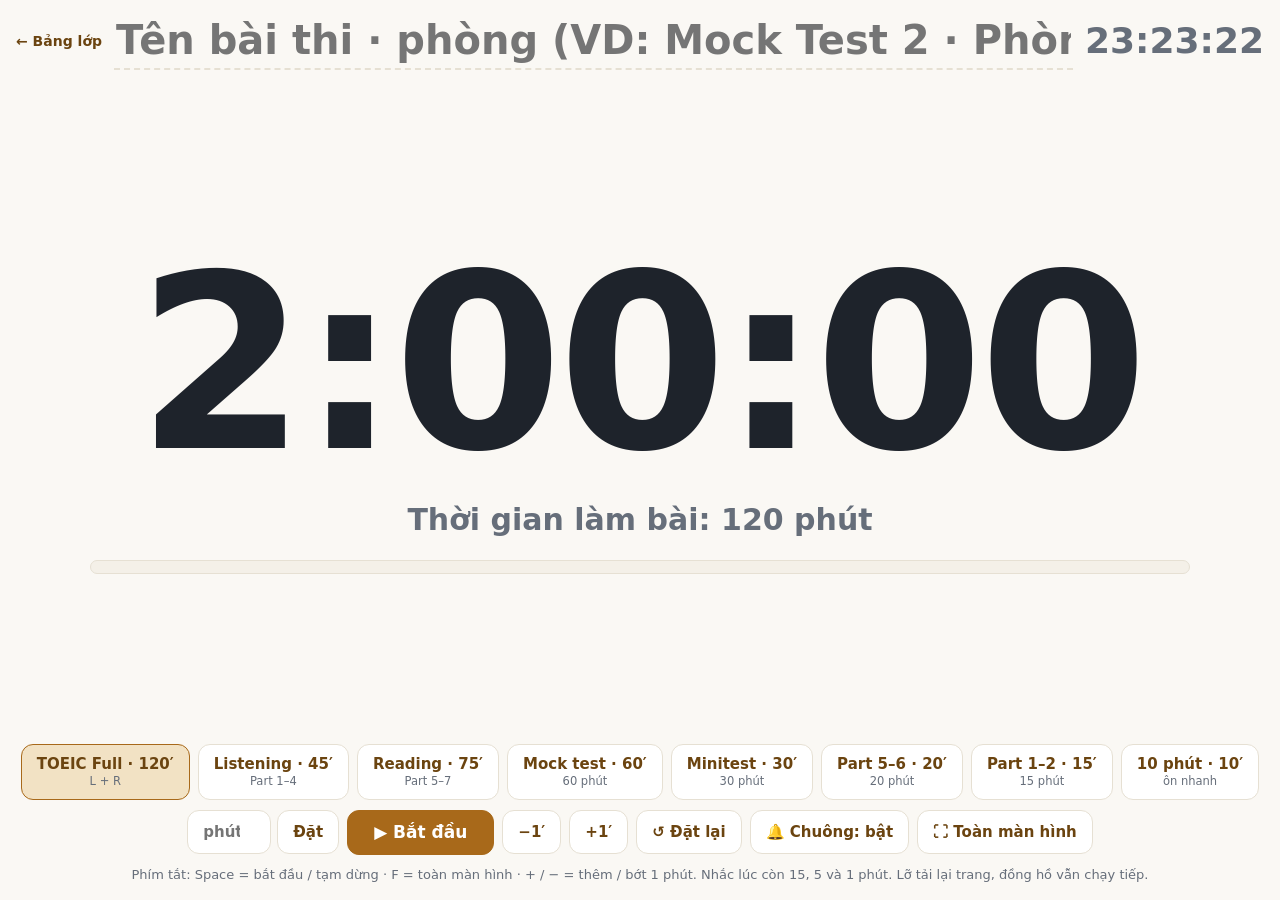
==== dong-ho.html @ 681b8277 "Điểm của mình (điểm cộng + điểm test riêng từng học viên) và đồng hồ coi thi - gv.html tab Bài test:" ====
<!DOCTYPE html>
<html lang="vi">
<head>
<script>try{var d=document.documentElement,k=JSON.parse(localStorage.getItem('mt.skin')||'""');if(k==='scifi')d.setAttribute('data-theme','dark');if(k)d.setAttribute('data-skin',k);if(k){var l=document.createElement('link');l.rel='stylesheet';l.href='https://fonts.googleapis.com/css2?family=DotGothic16&family=Rajdhani:wght@700&family=M+PLUS+Rounded+1c:wght@800&display=swap';document.head.appendChild(l)}}catch(e){}</script>
<meta charset="UTF-8">
<meta name="viewport" content="width=device-width, initial-scale=1.0">
<meta name="color-scheme" content="light only">
<meta name="robots" content="noindex">
<title>Đồng hồ coi thi · Minto English</title>
<link rel="icon" type="image/png" href="fav-64.png?v=3">
<meta name="theme-color" content="#a8691a">
<style>
:root{color-scheme:light;--paper:#faf8f4;--card:#fff;--line:#e6e0d3;--ink:#1e232b;--dim:#666e7a;--panel2:#f4f0e8;--brand:#a8691a;--brand-soft:#f2e2c4;--brand-ink:#6b4410;--ok:#1f8f6c;--w15:#b7791f;--w5:#d9480f;--w1:#c92a2a}
*{box-sizing:border-box}
html,body{height:100%}
html{background:var(--paper)}
body{margin:0;color:var(--ink);font:16px/1.5 'IBM Plex Sans',system-ui,-apple-system,'Segoe UI',Roboto,sans-serif;background:var(--paper);display:flex;flex-direction:column;overflow-x:hidden;transition:background .6s}
.top{display:flex;align-items:center;gap:12px;padding:12px 16px;flex-wrap:wrap}
.top a{color:var(--brand-ink);font-weight:700;text-decoration:none;font-size:14px}
#name{flex:1;min-width:0;font-family:inherit;font-weight:600;font-size:clamp(18px,3.4vw,40px);line-height:1.2;color:var(--ink);background:transparent;border:0;border-bottom:2px dashed var(--line);padding:4px 2px;text-align:center}
#name:focus{outline:none;border-bottom-color:var(--brand)}
#now{font-weight:700;font-size:clamp(18px,3vw,36px);line-height:1;font-variant-numeric:tabular-nums;color:var(--dim);white-space:nowrap}
main{flex:1;display:flex;flex-direction:column;align-items:center;justify-content:center;padding:8px 16px;min-height:0}
#big{font-weight:700;font-variant-numeric:tabular-nums;letter-spacing:-.02em;line-height:1;font-size:min(26vw,48vh);color:var(--ink);white-space:nowrap;transition:color .4s}
#big.h{font-size:min(19vw,44vh)}
#sub{font-size:clamp(16px,2.6vw,30px);color:var(--dim);margin-top:.4em;text-align:center;min-height:1.5em;font-weight:600}
.bar{width:min(1100px,100%);height:14px;border-radius:9px;background:var(--panel2);overflow:hidden;margin-top:18px;border:1px solid var(--line)}
.bar i{display:block;height:100%;width:0;background:var(--brand);transition:width .9s linear,background .4s}
#ctl{padding:10px 16px 16px;display:flex;flex-direction:column;gap:10px;align-items:center;transition:opacity .5s}
.row{display:flex;flex-wrap:wrap;gap:8px;justify-content:center;align-items:center}
button,.cus input{font-family:inherit;font-weight:600;font-size:15px;line-height:1.1;border-radius:12px;border:1.5px solid var(--line);background:var(--card);color:var(--brand-ink);padding:11px 15px;cursor:pointer;min-height:44px}
button.pri{background:var(--brand);border-color:var(--brand);color:#fff;font-size:17px;padding:12px 26px}
button.on{border-color:var(--brand);background:var(--brand-soft)}
button small{display:block;font-weight:500;font-size:11.5px;color:var(--dim);margin-top:3px}
.cus{display:inline-flex;gap:6px;align-items:center}.cus input{width:84px;color:var(--ink);cursor:text;text-align:center}
.hint{font-size:13px;color:var(--dim);text-align:center;margin:0}
/* cảnh báo */
body.w15 #big{color:var(--w15)}body.w15 .bar i{background:var(--w15)}
body.w5{background:#fff4e6}body.w5 #big,body.w5 #sub{color:var(--w5)}body.w5 .bar i{background:var(--w5)}
body.w1{background:#ffe3e3}body.w1 #big,body.w1 #sub{color:var(--w1)}body.w1 .bar i{background:var(--w1)}
body.w1.run #big{animation:pulse 1s ease-in-out infinite}
@keyframes pulse{50%{opacity:.55}}
#end{position:fixed;inset:0;display:none;flex-direction:column;align-items:center;justify-content:center;background:#c92a2a;color:#fff;text-align:center;padding:16px;z-index:5}
body.done #end{display:flex}
#end b{font-size:min(13vw,24vh);line-height:1.05}
#end span{font-size:min(5.5vw,8vh);font-weight:700;margin-top:.3em}
#end small{font-size:clamp(16px,2.4vw,28px);opacity:.85;margin-top:1em;font-variant-numeric:tabular-nums}
#end button{margin-top:28px;background:#fff;color:#c92a2a;border-color:#fff}
#toast{position:fixed;left:50%;top:18%;transform:translateX(-50%);background:var(--w5);color:#fff;font-weight:700;font-size:min(9vw,12vh);padding:.2em .7em;border-radius:24px;display:none;z-index:4;white-space:nowrap;box-shadow:0 10px 40px rgba(0,0,0,.2)}
body.idle #ctl,body.idle .top a{opacity:0}body.idle{cursor:none}
@media (max-width:600px){button{padding:10px 12px;font-size:14px}button.pri{padding:12px 18px}#big{font-size:24vw}#big.h{font-size:18vw}}
</style>
<link rel="stylesheet" href="skin.css?v=1">
</head>
<body>
<div class="top"><a href="gv.html">← Bảng lớp</a><input id="name" maxlength="80" placeholder="Tên bài thi · phòng (VD: Mock Test 2 · Phòng 3.4)" aria-label="Tên bài thi và phòng"><span id="now" aria-label="Giờ hiện tại">--:--</span></div>
<main>
  <div id="big" role="timer" aria-live="off">00:00</div>
  <div id="sub">Chọn thời gian làm bài rồi bấm Bắt đầu</div>
  <div class="bar" aria-hidden="true"><i id="prog"></i></div>
</main>
<div id="ctl">
  <div class="row" id="pre" role="group" aria-label="Thời gian làm bài"></div>
  <div class="row">
    <span class="cus"><input id="cus" type="number" min="1" max="600" inputmode="numeric" placeholder="phút" aria-label="Số phút tuỳ chọn"><button type="button" id="cusB">Đặt</button></span>
    <button type="button" class="pri" id="go">▶ Bắt đầu</button>
    <button type="button" id="minus" title="Bớt 1 phút (phím −)">−1′</button>
    <button type="button" id="plus" title="Thêm 1 phút (phím +)">+1′</button>
    <button type="button" id="reset" title="Đặt lại">↺ Đặt lại</button>
    <button type="button" id="snd" title="Tiếng chuông nhắc">🔔 Chuông: bật</button>
    <button type="button" id="fs" title="Toàn màn hình (phím F)">⛶ Toàn màn hình</button>
  </div>
  <p class="hint" id="hint">Phím tắt: Space = bắt đầu / tạm dừng · F = toàn màn hình · + / − = thêm / bớt 1 phút. Nhắc lúc còn 15, 5 và 1 phút. Lỡ tải lại trang, đồng hồ vẫn chạy tiếp.</p>
</div>
<div id="toast" role="status"></div>
<div id="end" role="alert"><b>Hết giờ</b><span>Dừng bút ✋</span><small id="over"></small><button type="button" id="endB">Đóng</button></div>
<script>
(function(){
  'use strict';
  var $=function(id){return document.getElementById(id);}, KEY='dongho.v1', MIN=60000;
  var PRE=[[120,'TOEIC Full','L + R'],[45,'Listening','Part 1–4'],[75,'Reading','Part 5–7'],[60,'Mock test','60 phút'],[30,'Minitest','30 phút'],[20,'Part 5–6','20 phút'],[15,'Part 1–2','15 phút'],[10,'10 phút','ôn nhanh']];
  // S: {name, dur, end (đang chạy: thời điểm hết giờ), left (đang dừng: còn lại), run, warn: [15,5,1 đã nhắc], snd}
  var S={name:'',dur:120*MIN,end:0,left:120*MIN,run:false,warn:[],snd:true};
  try{ var v=JSON.parse(localStorage.getItem(KEY)||'null'); if(v&&typeof v.dur==='number') S=Object.assign(S,v); }catch(e){}
  function save(){ try{ localStorage.setItem(KEY,JSON.stringify(S)); }catch(e){} }
  function left(){ return S.run?S.end-Date.now():S.left; }
  function p2(n){ return (n<10?'0':'')+n; }
  function fmt(ms){ var s=Math.max(0,Math.ceil(ms/1000)), h=Math.floor(s/3600), m=Math.floor(s%3600/60), x=s%60; return h?h+':'+p2(m)+':'+p2(x):p2(m)+':'+p2(x); }
  $('name').value=S.name||'';
  $('name').oninput=function(){ S.name=this.value; save(); document.title=(S.name?S.name+' · ':'')+'Đồng hồ coi thi'; };
  $('pre').innerHTML=PRE.map(function(p){ return '<button type="button" data-m="'+p[0]+'">'+p[1]+' · '+p[0]+'′<small>'+p[2]+'</small></button>'; }).join('');

  // ---- chuông nhẹ (Web Audio, không cần tải file) ----
  var AC=null;
  function chime(n){
    if(!S.snd) return; try{ AC=AC||new (window.AudioContext||window.webkitAudioContext)(); if(AC.state==='suspended') AC.resume(); }catch(e){ return; }
    for(var k=0;k<(n||1);k++) [[660,0],[880,.18]].forEach(function(f){ var t=AC.currentTime+k*.9+f[1], o=AC.createOscillator(), g=AC.createGain(); o.type='sine'; o.frequency.value=f[0]; g.gain.setValueAtTime(0,t); g.gain.linearRampToValueAtTime(.18,t+.03); g.gain.exponentialRampToValueAtTime(.001,t+1.1); o.connect(g); g.connect(AC.destination); o.start(t); o.stop(t+1.2); });
  }
  var tT=0; function toast(t){ var el=$('toast'); el.textContent=t; el.style.display='block'; clearTimeout(tT); tT=setTimeout(function(){ el.style.display='none'; },6000); }

  // ---- giữ màn hình sáng ----
  var WL=null;
  function wake(on){
    if(on&&!WL&&navigator.wakeLock&&document.visibilityState==='visible') navigator.wakeLock.request('screen').then(function(l){ WL=l; l.addEventListener('release',function(){ WL=null; }); }).catch(function(){});
    if(!on&&WL){ WL.release().catch(function(){}); WL=null; }
  }
  document.addEventListener('visibilitychange',function(){ if(document.visibilityState==='visible'&&S.run) wake(true); });

  function setDur(m){ m=Math.max(1,Math.min(600,Math.round(m))); S.dur=m*MIN; S.left=S.dur; S.run=false; S.end=0; S.warn=[]; save(); wake(false); paint(); }
  function start(){ if(S.run) return; if(left()<=0){ S.left=S.dur; S.warn=[]; } S.end=Date.now()+S.left; S.run=true; save(); wake(true); chime(0); paint(); }
  function pause(){ if(!S.run) return; S.left=Math.max(0,S.end-Date.now()); S.run=false; save(); wake(false); paint(); }
  function adj(d){ if(S.run) S.end+=d; else S.left=Math.max(0,S.left+d); if(d>0) S.dur=Math.max(S.dur,left()); S.warn=S.warn.filter(function(w){ return left()<=w*MIN; }); save(); paint(); }
  function reset(){ S.left=S.dur; S.run=false; S.end=0; S.warn=[]; save(); wake(false); document.body.classList.remove('done'); paint(); }

  var dismissed=false;
  function paint(){
    var L=left(), b=document.body, big=$('big');
    big.textContent=fmt(L); big.classList.toggle('h',L>=3600000);
    var d=new Date(); $('now').textContent=p2(d.getHours())+':'+p2(d.getMinutes())+':'+p2(d.getSeconds());
    $('prog').style.width=(S.dur?Math.max(0,Math.min(100,100-L/S.dur*100)):0)+'%';
    b.classList.toggle('run',S.run);
    b.classList.toggle('w15',L<=15*MIN&&L>5*MIN&&S.dur>15*MIN);
    b.classList.toggle('w5',L<=5*MIN&&L>MIN);
    b.classList.toggle('w1',L<=MIN&&L>0);
    [[15,'Còn 15 phút'],[5,'Còn 5 phút'],[1,'Còn 1 phút']].forEach(function(w){
      if(S.run&&L<=w[0]*MIN&&L>0&&S.warn.indexOf(w[0])<0){ S.warn.push(w[0]); save(); if(S.dur>w[0]*MIN&&L>w[0]*MIN-30000){ toast(w[1]); chime(w[0]===1?2:1); } }
    });
    var endAt=S.run?new Date(S.end):null;
    $('sub').textContent=L<=0?'Hết giờ':S.run?(L<=MIN?'Còn 1 phút — kiểm tra lại phiếu trả lời':L<=5*MIN?'Còn 5 phút':'Hết giờ lúc '+p2(endAt.getHours())+':'+p2(endAt.getMinutes())):(S.left<S.dur?'Đang tạm dừng':'Thời gian làm bài: '+Math.round(S.dur/MIN)+' phút');
    if(S.run&&L<=0){
      if(!b.classList.contains('done')&&!dismissed){ b.classList.add('done'); if(S.warn.indexOf(0)<0){ S.warn.push(0); save(); chime(3); } }
      $('over').textContent='Quá giờ '+fmt(-L);
    }
    $('go').textContent=S.run?(L<=0?'■ Dừng':'⏸ Tạm dừng'):(S.left<S.dur&&S.left>0?'▶ Chạy tiếp':'▶ Bắt đầu');
    $('snd').textContent=S.snd?'🔔 Chuông: bật':'🔕 Chuông: tắt';
    [].forEach.call($('pre').children,function(x){ x.classList.toggle('on',+x.dataset.m*MIN===S.dur); });
  }
  $('pre').onclick=function(e){ var b=e.target.closest('button[data-m]'); if(!b) return; if(S.run&&!confirm('Đồng hồ đang chạy. Đổi sang '+b.dataset.m+' phút và đặt lại?')) return; setDur(+b.dataset.m); };
  $('cusB').onclick=function(){ var m=+$('cus').value; if(!m||m<1) { $('cus').focus(); return; } if(S.run&&!confirm('Đồng hồ đang chạy. Đặt lại '+m+' phút?')) return; setDur(m); };
  $('cus').onkeydown=function(e){ if(e.key==='Enter') $('cusB').click(); };
  $('go').onclick=function(){ if(S.run){ if(left()<=0){ reset(); return; } pause(); } else { dismissed=false; start(); } };
  $('plus').onclick=function(){ adj(MIN); };
  $('minus').onclick=function(){ adj(-MIN); };
  $('reset').onclick=function(){ if(S.run&&left()>0&&!confirm('Đặt lại đồng hồ?')) return; reset(); };
  $('snd').onclick=function(){ S.snd=!S.snd; save(); if(S.snd) chime(1); paint(); };
  $('endB').onclick=function(){ dismissed=true; document.body.classList.remove('done'); };
  function fsToggle(){ var d=document, el=d.documentElement; try{ if(d.fullscreenElement||d.webkitFullscreenElement) (d.exitFullscreen||d.webkitExitFullscreen).call(d); else (el.requestFullscreen||el.webkitRequestFullscreen).call(el); }catch(e){} }
  $('fs').onclick=fsToggle;
  if(!(document.documentElement.requestFullscreen||document.documentElement.webkitRequestFullscreen)) $('fs').hidden=true;
  document.addEventListener('keydown',function(e){
    if(e.target.tagName==='INPUT') return;
    if(e.code==='Space'){ e.preventDefault(); $('go').click(); }
    else if(e.key==='f'||e.key==='F') fsToggle();
    else if(e.key==='+'||e.key==='=') adj(MIN);
    else if(e.key==='-'||e.key==='_') adj(-MIN);
    else if(e.key==='Escape'&&document.body.classList.contains('done')) $('endB').click();
  });
  // ẩn nút khi đang chạy và không động chuột 4 giây (màn chiếu gọn)
  var iT=0; function act(){ document.body.classList.remove('idle'); clearTimeout(iT); iT=setTimeout(function(){ if(S.run&&document.activeElement.tagName!=='INPUT') document.body.classList.add('idle'); },4000); }
  ['mousemove','touchstart','keydown'].forEach(function(t){ document.addEventListener(t,act,{passive:true}); });
  // tải lại lúc đã hết giờ từ lâu: không hiện lại màn hình Hết giờ quá 10 phút
  if(S.run&&left()< -10*MIN){ S.run=false; S.left=0; save(); }
  if(S.run) wake(true);
  document.title=(S.name?S.name+' · ':'')+'Đồng hồ coi thi';
  paint(); act();
  (function tick(){ paint(); setTimeout(tick,1000-Date.now()%1000+5); })();
})();
</script>
</body>
</html>
---- skin.css ----
/* Phong cách (theme) của trang chủ Minto English — giống 3 phong cách trên các web luyện đề:
   Hành baro (Miku), Thiên thần (KAngel), Băng hoại (Honkai Impact 3rd). Chọn trong bảng ⚙ ở các web luyện đề; lưu ở localStorage mt.skin. */
html[data-skin=idol]{--paper:#f2fbfa;--line:#cfeae6;--panel2:#e6f6f3;--brand:#139a92;--brand-soft:#d4f3ef;--brand-ink:#0b6660}
html[data-skin=y2k]{--paper:#fff5fb;--line:#f0c9e6;--panel2:#fbe9f6;--brand:#e0559a;--brand-soft:#ffe0f0;--brand-ink:#9b2c66}
html[data-skin=scifi]{color-scheme:dark;--paper:#070d1f;--card:#0f1730;--line:#24345f;--panel2:#16204a;--ink:#e9ecf7;--dim:#9aa6c8;--brand:#f2c14e;--brand-soft:#2e2a3c;--brand-ink:#ffd978;--red:#e0475f;--red-soft:#3d1826;--ok:#5fd3ff}
html[data-skin=scifi] body{background:radial-gradient(1200px 600px at 85% -10%,rgba(200,50,94,.18),transparent 60%),radial-gradient(900px 500px at -10% 10%,rgba(123,63,228,.18),transparent 60%);background-attachment:fixed}
/* chữ logo */
html[data-skin=idol] .brand b{font-family:"M PLUS Rounded 1c","IBM Plex Sans",sans-serif;font-weight:800}
html[data-skin=idol] .brand b::after{content:" ♪";color:#e12885;font-size:.8em}
html[data-skin=y2k] .brand b{font-family:"DotGothic16",monospace;font-weight:400}
html[data-skin=y2k] .brand b::before{content:"♡ ";color:#e0559a}
html[data-skin=scifi] .brand b{font-family:"Rajdhani","IBM Plex Sans",sans-serif;font-weight:700;letter-spacing:.1em;text-transform:uppercase;color:#f2c14e}
html[data-skin=scifi] .brand b::before{content:"◆ ";color:#e0475f}
html[data-skin] .brand small{color:var(--dim)}
/* điểm nhấn */
html[data-skin=idol] h1 em,html[data-skin=idol] .me h2 em{color:#e12885}
html[data-skin=y2k] h1 em,html[data-skin=y2k] .me h2 em{color:#c13f8e}
html[data-skin=y2k] h1{text-shadow:2px 2px 0 #ffc2e2}
html[data-skin=scifi] h1 em,html[data-skin=scifi] .me h2 em{color:#f2c14e}
html[data-skin=scifi] h1{text-shadow:0 0 18px rgba(242,193,78,.25)}
html[data-skin=idol] .num{background:linear-gradient(150deg,#86cecb,#139a92)}
html[data-skin=y2k] .num{background:linear-gradient(150deg,#ffb7d5,#c59bff)}
html[data-skin=scifi] .num{background:linear-gradient(150deg,#f2c14e,#e0475f);color:#141d42}
/* thẻ */
html[data-skin=idol] :is(.site,.step,.me){border-top:3px solid #39c5bb}
html[data-skin=y2k] :is(.site,.step,.me,.bub){border:2px solid #d9a6e6;box-shadow:4px 4px 0 #c7a6f0}
html[data-skin=y2k] :is(.step,.me){background-image:linear-gradient(90deg,#ff9ccf,#c59bff,#9ad8ff);background-size:100% 5px;background-repeat:no-repeat}
html[data-skin=scifi] :is(.site,.step,.me){border-color:#2e4377;box-shadow:inset 3px 0 0 #f2c14e,0 10px 30px rgba(5,8,20,.5)}
html[data-skin=scifi] :is(.bub,.bub:after){border-color:#2e4377}
html[data-skin=scifi] .go{color:#141d42}
html[data-skin=scifi] .seal{background:#e0475f}
/* nút tài khoản / chế độ */
html[data-skin] :is(.nacc,.tb){color:var(--brand-ink)}
html[data-skin] .nacc img,html[data-skin] .nacc i{background:var(--brand)}
html[data-skin] .me .acts .pri{background:var(--brand);border-color:var(--brand)}
html[data-skin=scifi] .me .acts .pri{color:#141d42}
html[data-skin=scifi] .mdeco{opacity:.9}
html[data-skin=scifi] :is(.mdeco,.mdeco2){background-image:url("data:image/svg+xml,%3Csvg xmlns='http://www.w3.org/2000/svg' width='56' height='97' viewBox='0 0 56 97'%3E%3Cpath d='M28 0l28 16v32L28 64 0 48V16zM28 64v33' fill='none' stroke='%23f2c14e' stroke-width='.7' opacity='.22'/%3E%3C/svg%3E")!important;background-size:56px 97px!important}
/* điện thoại: vùng chạm lớn hơn cho nút nhỏ (lớp ::before vô hình, không đổi bố cục) */
@media (max-width:600px){
.more a::before{content:"";position:absolute;inset:-4px -3px}
.back{position:relative}.back::before{content:"";position:absolute;inset:-11px -8px}
}
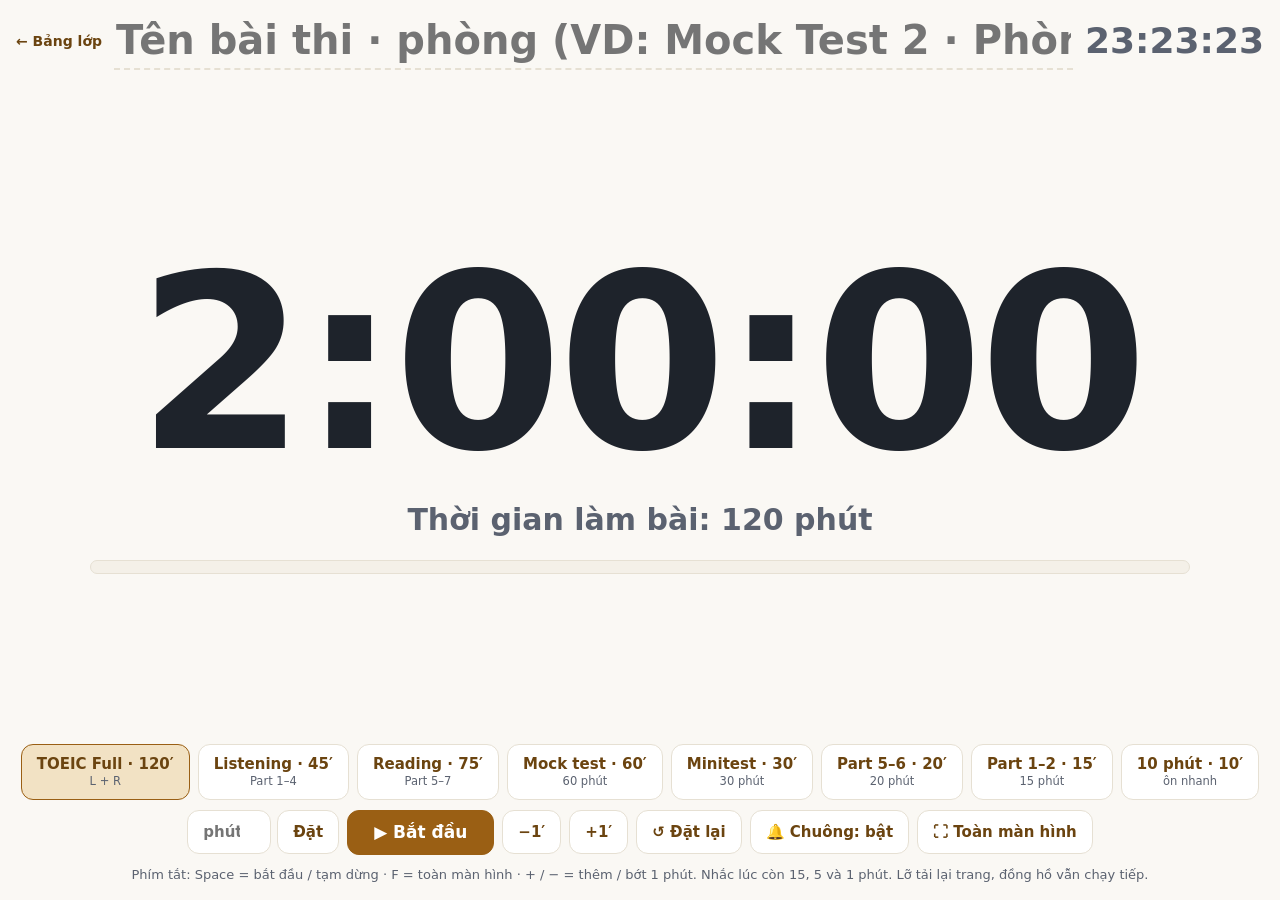
==== commit a2c6c173: "Tương phản: màu nhấn/chữ phụ skin.css v2, link phụ trang chủ, nhãn lịch học (progress.js v4), nút Bă" ====
--- a/dong-ho.html
+++ b/dong-ho.html
@@ -50,7 +50,7 @@
 body.idle #ctl,body.idle .top a{opacity:0}body.idle{cursor:none}
 @media (max-width:600px){button{padding:10px 12px;font-size:14px}button.pri{padding:12px 18px}#big{font-size:24vw}#big.h{font-size:18vw}}
 </style>
-<link rel="stylesheet" href="skin.css?v=1">
+<link rel="stylesheet" href="skin.css?v=2">
 </head>
 <body>
 <div class="top"><a href="gv.html">← Bảng lớp</a><input id="name" maxlength="80" placeholder="Tên bài thi · phòng (VD: Mock Test 2 · Phòng 3.4)" aria-label="Tên bài thi và phòng"><span id="now" aria-label="Giờ hiện tại">--:--</span></div>
--- a/skin.css
+++ b/skin.css
@@ -1,7 +1,9 @@
+/* Xoài (mặc định), nền sáng: màu nhấn và chữ phụ đậm hơn một chút cho đủ tương phản WCAG AA */
+html:not([data-skin]):not([data-theme=dark]){--brand:#9a5f14}html:not([data-theme=dark]):not([data-skin=scifi]){--dim:#5b6270}
 /* Phong cách (theme) của trang chủ Minto English — giống 3 phong cách trên các web luyện đề:
    Hành baro (Miku), Thiên thần (KAngel), Băng hoại (Honkai Impact 3rd). Chọn trong bảng ⚙ ở các web luyện đề; lưu ở localStorage mt.skin. */
-html[data-skin=idol]{--paper:#f2fbfa;--line:#cfeae6;--panel2:#e6f6f3;--brand:#139a92;--brand-soft:#d4f3ef;--brand-ink:#0b6660}
-html[data-skin=y2k]{--paper:#fff5fb;--line:#f0c9e6;--panel2:#fbe9f6;--brand:#e0559a;--brand-soft:#ffe0f0;--brand-ink:#9b2c66}
+html[data-skin=idol]{--paper:#f2fbfa;--line:#cfeae6;--panel2:#e6f6f3;--brand:#0e7a73;--brand-soft:#d4f3ef;--brand-ink:#0b6660}
+html[data-skin=y2k]{--paper:#fff5fb;--line:#f0c9e6;--panel2:#fbe9f6;--brand:#c13a7c;--brand-soft:#ffe0f0;--brand-ink:#9b2c66}
 html[data-skin=scifi]{color-scheme:dark;--paper:#070d1f;--card:#0f1730;--line:#24345f;--panel2:#16204a;--ink:#e9ecf7;--dim:#9aa6c8;--brand:#f2c14e;--brand-soft:#2e2a3c;--brand-ink:#ffd978;--red:#e0475f;--red-soft:#3d1826;--ok:#5fd3ff}
 html[data-skin=scifi] body{background:radial-gradient(1200px 600px at 85% -10%,rgba(200,50,94,.18),transparent 60%),radial-gradient(900px 500px at -10% 10%,rgba(123,63,228,.18),transparent 60%);background-attachment:fixed}
 /* chữ logo */
@@ -28,7 +30,7 @@
 html[data-skin=scifi] :is(.site,.step,.me){border-color:#2e4377;box-shadow:inset 3px 0 0 #f2c14e,0 10px 30px rgba(5,8,20,.5)}
 html[data-skin=scifi] :is(.bub,.bub:after){border-color:#2e4377}
 html[data-skin=scifi] .go{color:#141d42}
-html[data-skin=scifi] .seal{background:#e0475f}
+html[data-skin=scifi] .seal{background:#c43550}
 /* nút tài khoản / chế độ */
 html[data-skin] :is(.nacc,.tb){color:var(--brand-ink)}
 html[data-skin] .nacc img,html[data-skin] .nacc i{background:var(--brand)}
@@ -41,3 +43,4 @@
 .more a::before{content:"";position:absolute;inset:-4px -3px}
 .back{position:relative}.back::before{content:"";position:absolute;inset:-11px -8px}
 }
+html[data-skin=scifi] .pri{color:#141d42}html[data-skin=scifi] .site.i .go{color:#05081a}
